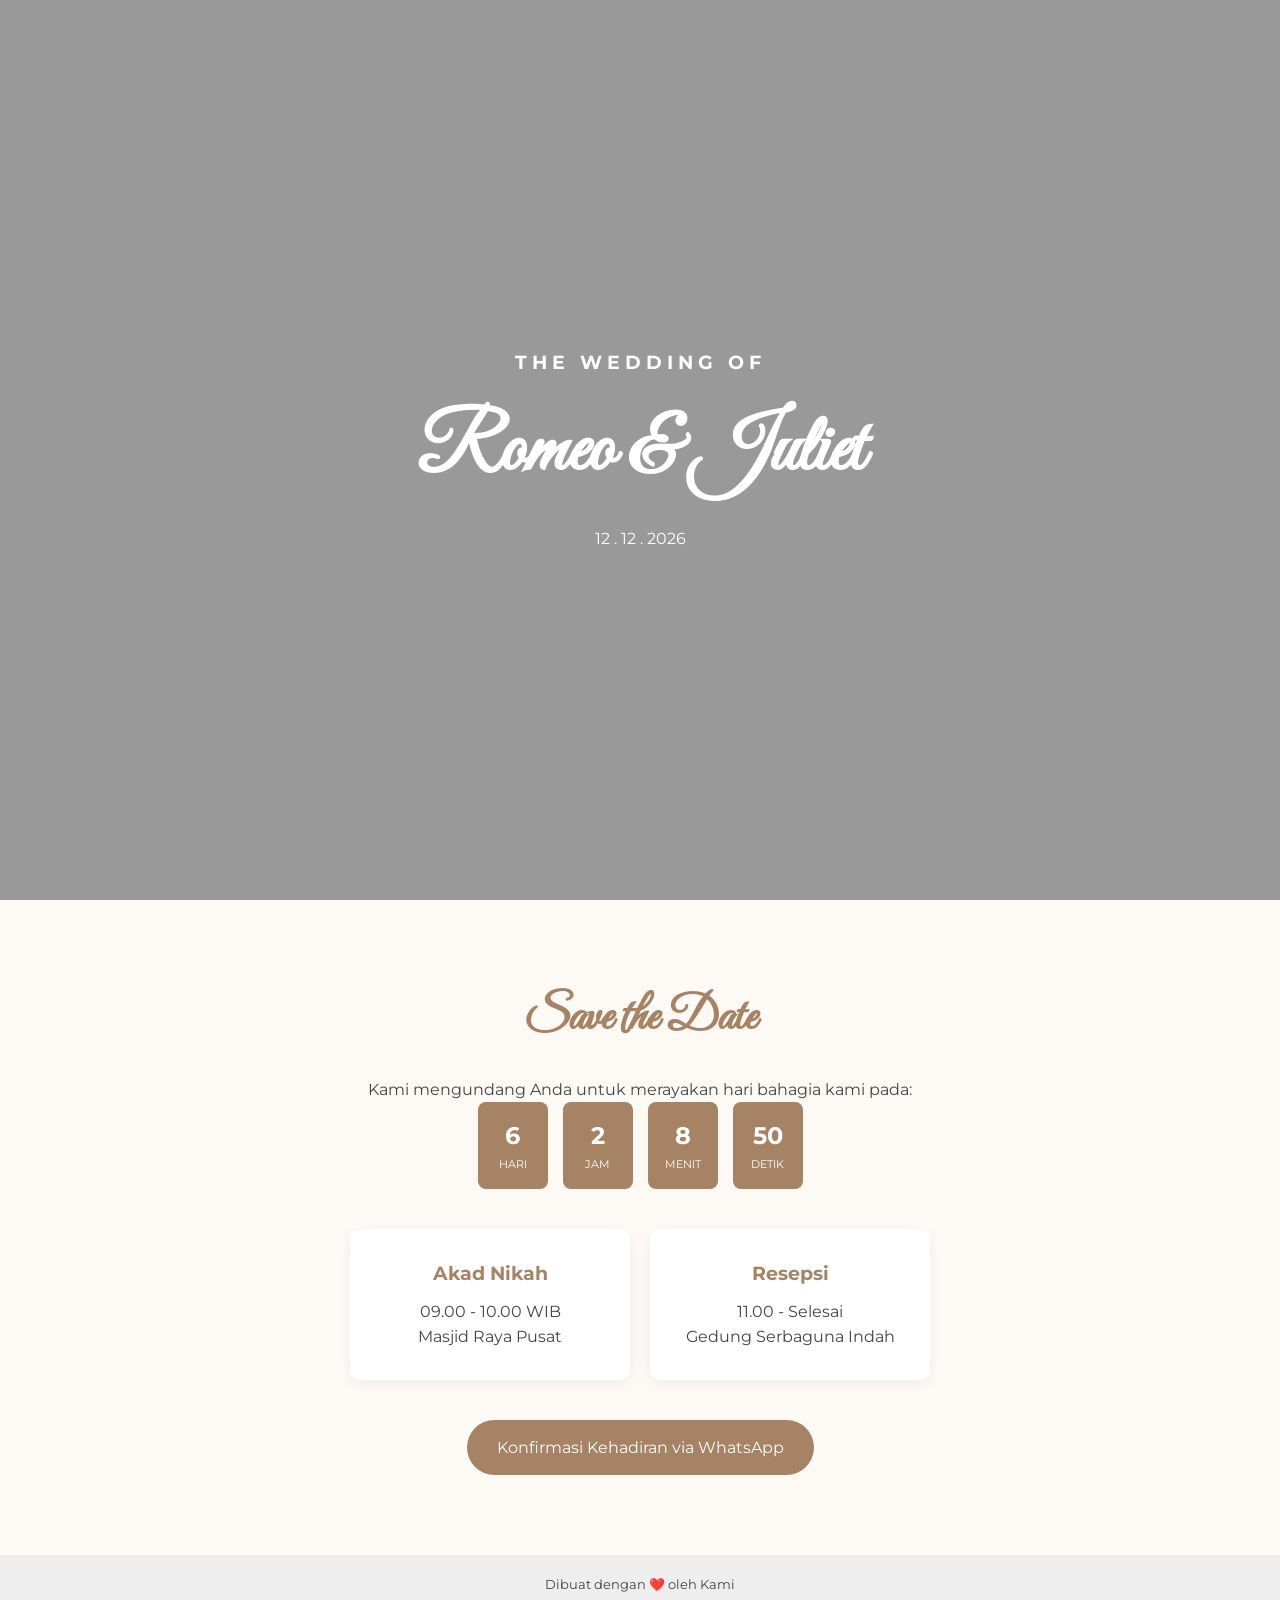
==== index.html @ 18a549be "Update and rename desain undangan.html to index.html" ====
<!DOCTYPE html>
<html lang="id">
<head>
    <meta charset="UTF-8">
    <meta name="viewport" content="width=device-width, initial-scale=1.0">
    <title>Undangan Pernikahan - Romeo & Juliet</title>
    <link rel="stylesheet" href="style.css">
    <link href="https://fonts.googleapis.com/css2?family=Great+Vibes&family=Montserrat:wght@300;400&display=swap" rel="stylesheet">
</head>
<body>

    <section class="hero">
        <div class="hero-content">
            <h3>The Wedding of</h3>
            <h1>Romeo & Juliet</h1>
            <p>12 . 12 . 2026</p>
        </div>
    </section>

    <section class="details">
        <h2>Save the Date</h2>
        <p>Kami mengundang Anda untuk merayakan hari bahagia kami pada:</p>
        
        <div id="countdown">
    <div class="countdown-item">
        <span id="days">00</span>
        <p>Hari</p>
    </div>
    <div class="countdown-item">
        <span id="hours">00</span>
        <p>Jam</p>
    </div>
    <div class="countdown-item">
        <span id="minutes">00</span>
        <p>Menit</p>
    </div>
    <div class="countdown-item">
        <span id="seconds">00</span>
        <p>Detik</p>
    </div>
</div>
        <div class="info-grid">
            <div class="card">
                <h3>Akad Nikah</h3>
                <p>09.00 - 10.00 WIB</p>
                <p>Masjid Raya Pusat</p>
            </div>
            <div class="card">
                <h3>Resepsi</h3>
                <p>11.00 - Selesai</p>
                <p>Gedung Serbaguna Indah</p>
            </div>
        </div>

        <a href="https://wa.me/628123456789?text=Halo!%20Saya%20ingin%20konfirmasi%20kehadiran%20di%20acara%20pernikahan%20kalian." class="btn">
    Konfirmasi Kehadiran via WhatsApp
</a>
    </section>

    <footer>
        <p>Dibuat dengan ❤️ oleh Kami</p>
    </footer>
<script>
    // Atur tanggal pernikahan (Tahun, Bulan-1, Tanggal, Jam, Menit)
    const weddingDate = new Date("Dec 12, 2026 09:00:00").getTime();

    const timer = setInterval(function() {
        const now = new Date().getTime();
        const distance = weddingDate - now;

        const days = Math.floor(distance / (1000 * 60 * 60 * 24));
        const hours = Math.floor((distance % (1000 * 60 * 60 * 24)) / (1000 * 60 * 60));
        const minutes = Math.floor((distance % (1000 * 60 * 60)) / (1000 * 60));
        const seconds = Math.floor((distance % (1000 * 60)) / 1000);

        document.getElementById("days").innerHTML = days;
        document.getElementById("hours").innerHTML = hours;
        document.getElementById("minutes").innerHTML = minutes;
        document.getElementById("seconds").innerHTML = seconds;

        if (distance < 0) {
            clearInterval(timer);
            document.getElementById("countdown").innerHTML = "HARI BAHAGIA TELAH TIBA!";
        }
    }, 1000);
</script>
</body>
</html>
---- style.css ----
* {
    margin: 0;
    padding: 0;
    box-sizing: border-box;
}

body {
    font-family: 'Montserrat', sans-serif;
    color: #444;
    line-height: 1.6;
    text-align: center;
}

/* Bagian Atas / Hero */
.hero {
    background: linear-gradient(rgba(0,0,0,0.4), rgba(0,0,0,0.4)), 
                url('https://images.unsplash.com/photo-1519741497674-611481863552?q=80&w=2070') no-repeat center center/cover;
    height: 100vh;
    display: flex;
    align-items: center;
    justify-content: center;
    color: white;
}

.hero h1 {
    font-family: 'Great Vibes', cursive;
    font-size: 5rem;
    margin: 10px 0;
}

.hero h3 {
    text-transform: uppercase;
    letter-spacing: 5px;
}

/* Detail Acara */
.details {
    padding: 80px 20px;
    background-color: #fdfaf6;
}

.details h2 {
    font-family: 'Great Vibes', cursive;
    font-size: 3rem;
    color: #a68364;
    margin-bottom: 20px;
}

.info-grid {
    display: flex;
    justify-content: center;
    gap: 20px;
    flex-wrap: wrap;
    margin: 40px 0;
}

.card {
    background: white;
    padding: 30px;
    border-radius: 10px;
    box-shadow: 0 4px 15px rgba(0,0,0,0.05);
    min-width: 280px;
}

.card h3 {
    color: #a68364;
    margin-bottom: 10px;
}

/* Tombol RSVP */
.btn {
    display: inline-block;
    padding: 15px 30px;
    background-color: #a68364;
    color: white;
    text-decoration: none;
    border-radius: 50px;
    transition: 0.3s;
}

.btn:hover {
    background-color: #8c6d52;
}

footer {
    padding: 20px;
    font-size: 0.8rem;
    background: #eee;
}
#countdown {
    display: flex;
    justify-content: center;
    gap: 15px;
    margin-bottom: 40px;
}

.countdown-item {
    background: #a68364;
    color: white;
    padding: 15px;
    border-radius: 8px;
    min-width: 70px;
}

.countdown-item span {
    font-size: 1.5rem;
    font-weight: bold;
    display: block;
}

.countdown-item p {
    font-size: 0.7rem;
    margin: 0;
    text-transform: uppercase;
}
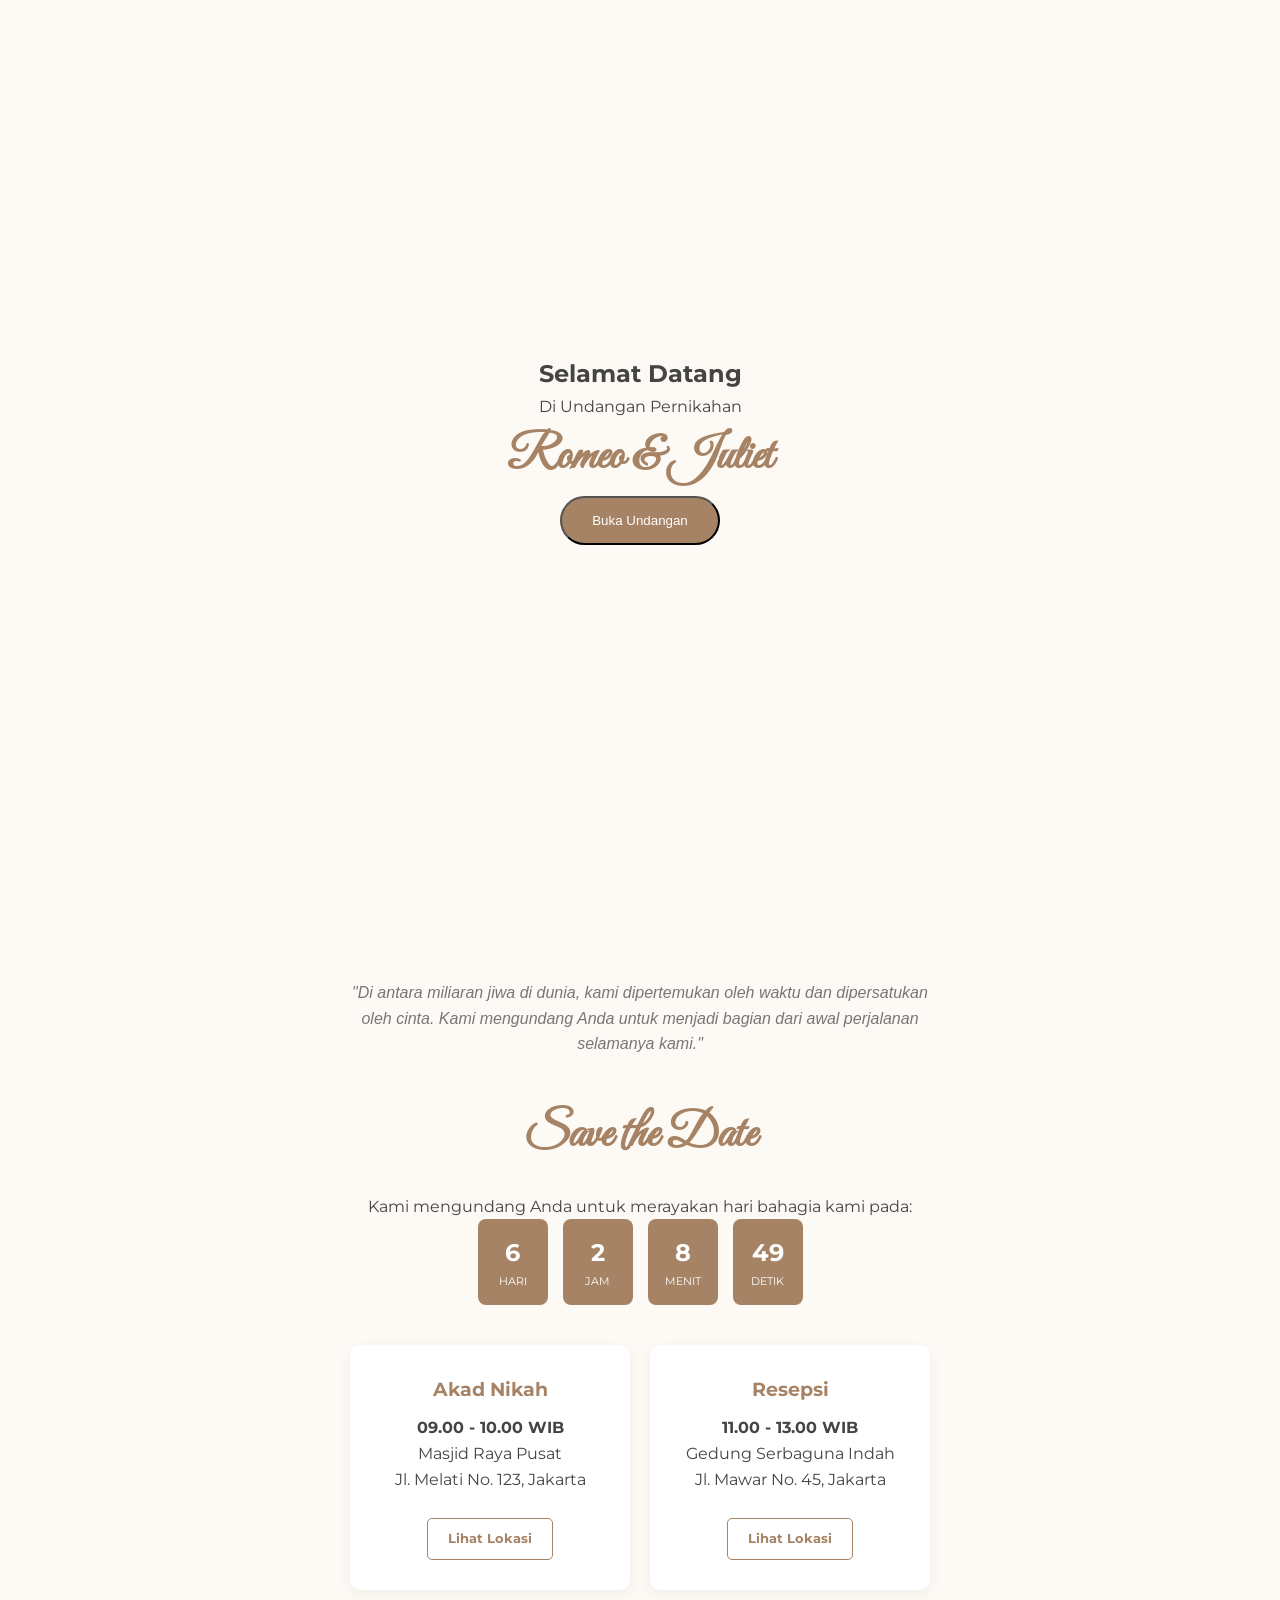
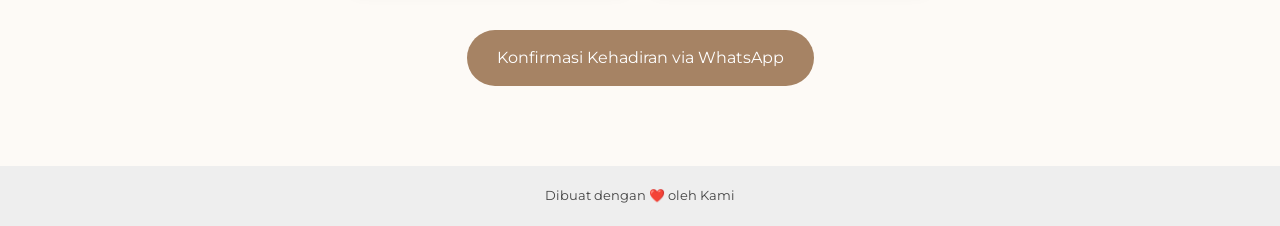
==== commit 57ee2950: "Update and rename desain undangan.html to index.html" ====
--- a/index.html
+++ b/index.html
@@ -8,7 +8,23 @@
     <link href="https://fonts.googleapis.com/css2?family=Great+Vibes&family=Montserrat:wght@300;400&display=swap" rel="stylesheet">
 </head>
 <body>
+<audio id="weddingSong" loop>
+    <source src="paulyudin-wedding-485932.mp3" type="audio/mpeg">
+    Browser Anda tidak mendukung elemen audio.
+</audio>
 
+<div id="music-control" onclick="toggleMusic()">
+    <span id="music-icon">🎵</span>
+</div>
+
+<div id="overlay">
+    <div class="overlay-content">
+        <h2>Selamat Datang</h2>
+        <p>Di Undangan Pernikahan</p>
+        <h1>Romeo & Juliet</h1>
+        <button class="btn" onclick="startWedding()">Buka Undangan</button>
+    </div>
+</div>
     <section class="hero">
         <div class="hero-content">
             <h3>The Wedding of</h3>
@@ -18,6 +34,9 @@
     </section>
 
     <section class="details">
+        <div class="quotes" style="max-width: 600px; margin: 0 auto 40px; font-style: italic; color: #777;">
+    <p>"Di antara miliaran jiwa di dunia, kami dipertemukan oleh waktu dan dipersatukan oleh cinta. Kami mengundang Anda untuk menjadi bagian dari awal perjalanan selamanya kami."</p>
+</div>
         <h2>Save the Date</h2>
         <p>Kami mengundang Anda untuk merayakan hari bahagia kami pada:</p>
         
@@ -40,17 +59,26 @@
     </div>
 </div>
         <div class="info-grid">
-            <div class="card">
-                <h3>Akad Nikah</h3>
-                <p>09.00 - 10.00 WIB</p>
-                <p>Masjid Raya Pusat</p>
-            </div>
-            <div class="card">
-                <h3>Resepsi</h3>
-                <p>11.00 - Selesai</p>
-                <p>Gedung Serbaguna Indah</p>
-            </div>
-        </div>
+    <div class="card">
+        <h3>Akad Nikah</h3>
+        <p><strong>09.00 - 10.00 WIB</strong></p>
+        <p>Masjid Raya Pusat</p>
+        <p>Jl. Melati No. 123, Jakarta</p>
+        <br>
+        <a href="https://www.google.com/maps/search/?api=1&query=Masjid+Raya+Pusat" 
+           target="_blank" class="btn-small">Lihat Lokasi</a>
+    </div>
+
+    <div class="card">
+        <h3>Resepsi</h3>
+        <p><strong>11.00 - 13.00 WIB</strong></p>
+        <p>Gedung Serbaguna Indah</p>
+        <p>Jl. Mawar No. 45, Jakarta</p>
+        <br>
+        <a href="https://www.google.com/maps/search/?api=1&query=Gedung+Serbaguna+Indah" 
+           target="_blank" class="btn-small">Lihat Lokasi</a>
+    </div>
+</div>
 
         <a href="https://wa.me/628123456789?text=Halo!%20Saya%20ingin%20konfirmasi%20kehadiran%20di%20acara%20pernikahan%20kalian." class="btn">
     Konfirmasi Kehadiran via WhatsApp
@@ -84,5 +112,31 @@
         }
     }, 1000);
 </script>
+<script>
+    const song = document.getElementById("weddingSong");
+    const overlay = document.getElementById("overlay");
+    const icon = document.getElementById("music-icon");
+
+    function startWedding() {
+        // Hilangkan overlay
+        overlay.style.opacity = "0";
+        setTimeout(() => {
+            overlay.style.display = "none";
+        }, 800);
+
+        // Putar musik
+        song.play();
+    }
+
+    function toggleMusic() {
+        if (song.paused) {
+            song.play();
+            icon.innerHTML = "🎵";
+        } else {
+            song.pause();
+            icon.innerHTML = "🔇";
+        }
+    }
+</script>
 </body>
 </html>
--- a/style.css
+++ b/style.css
@@ -68,6 +68,23 @@
 }
 
 /* Tombol RSVP */
+.btn-small {
+    display: inline-block;
+    padding: 10px 20px;
+    background-color: transparent;
+    color: #a68364;
+    border: 1px solid #a68364;
+    text-decoration: none;
+    border-radius: 5px;
+    font-size: 0.8rem;
+    font-weight: bold;
+    transition: 0.3s;
+}
+
+.btn-small:hover {
+    background-color: #a68364;
+    color: white;
+}
 .btn {
     display: inline-block;
     padding: 15px 30px;
@@ -112,4 +129,37 @@
     font-size: 0.7rem;
     margin: 0;
     text-transform: uppercase;
+}
+/* Overlay Pembuka */
+#overlay {
+    position: fixed;
+    top: 0; left: 0; width: 100%; height: 100%;
+    background: #fdfaf6;
+    display: flex; align-items: center; justify-content: center;
+    z-index: 9999;
+    transition: 0.8s;
+}
+
+.overlay-content h1 {
+    font-family: 'Great Vibes', cursive;
+    font-size: 3rem;
+    color: #a68364;
+}
+
+/* Tombol Musik Melayang */
+#music-control {
+    position: fixed;
+    bottom: 20px;
+    right: 20px;
+    width: 50px;
+    height: 50px;
+    background: #a68364;
+    border-radius: 50%;
+    display: flex;
+    align-items: center;
+    justify-content: center;
+    color: white;
+    cursor: pointer;
+    z-index: 1000;
+    box-shadow: 0 4px 10px rgba(0,0,0,0.2);
 }
